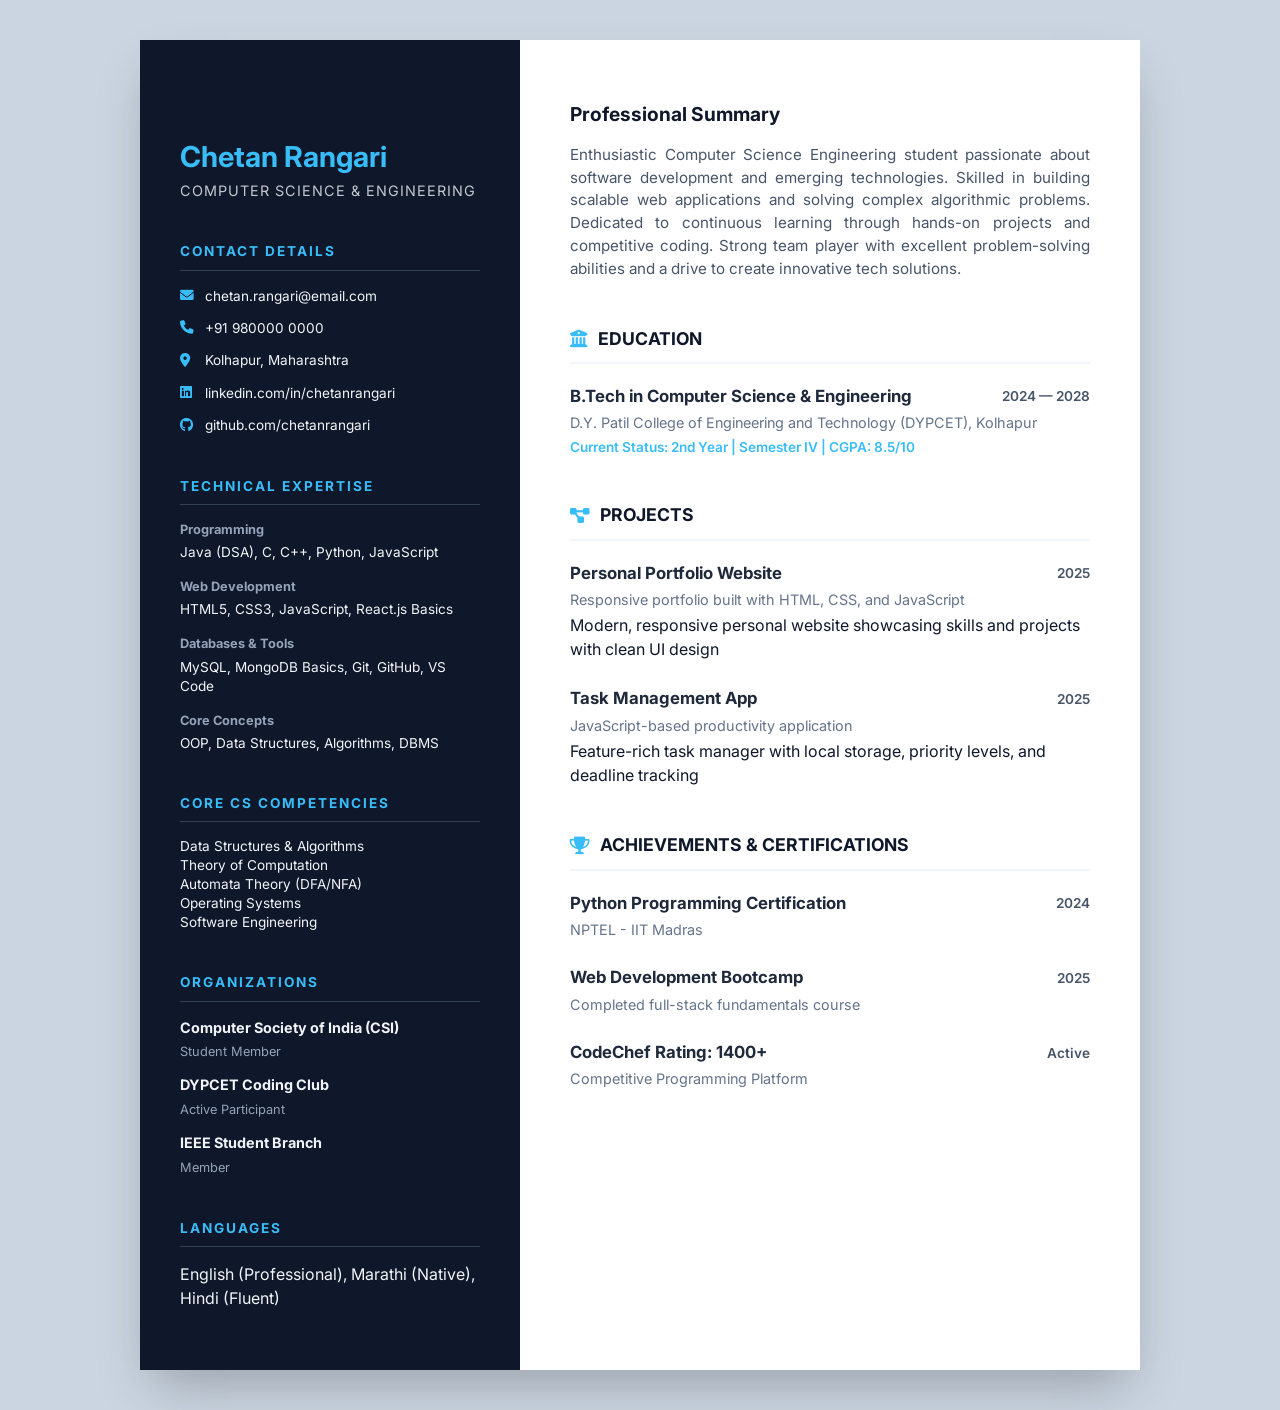
==== Exp10/index.html @ 63535eca "web-d complete" ====
<!DOCTYPE html>
<html lang="en">
<head>
    <meta charset="UTF-8">
    <meta name="viewport" content="width=device-width, initial-scale=1.0">
    <title>Chetan Rangari | Professional Resume</title>
    <link rel="stylesheet" href="style.css">
    <link rel="stylesheet" href="https://cdnjs.cloudflare.com/ajax/libs/font-awesome/6.0.0/css/all.min.css">
    <link href="https://fonts.googleapis.com/css2?family=Inter:wght@300;400;600;700&display=swap" rel="stylesheet">
</head>
<body>
    <div class="resume-container">
        <aside class="sidebar">
            <div class="sidebar-content">
                <section class="side-block">
                    <h1 class="name">Chetan Rangari</h1>
                    <p class="title">Computer Science & Engineering</p>
                </section>

                <section class="side-block">
                    <h3 class="side-title">Contact Details</h3>
                    <ul class="contact-list">
                        <li><i class="fas fa-envelope"></i> chetan.rangari@email.com</li>
                        <li><i class="fas fa-phone"></i> +91 980000 0000</li>
                        <li><i class="fas fa-map-marker-alt"></i> Kolhapur, Maharashtra</li>
                        <li><i class="fab fa-linkedin"></i> linkedin.com/in/chetanrangari</li>
                        <li><i class="fab fa-github"></i> github.com/chetanrangari</li>
                    </ul>
                </section>

                <section class="side-block">
                    <h3 class="side-title">Technical Expertise</h3>
                    <div class="skill-group">
                        <h4>Programming</h4>
                        <p>Java (DSA), C, C++, Python, JavaScript</p>
                    </div>
                    <div class="skill-group">
                        <h4>Web Development</h4>
                        <p>HTML5, CSS3, JavaScript, React.js Basics</p>
                    </div>
                    <div class="skill-group">
                        <h4>Databases & Tools</h4>
                        <p>MySQL, MongoDB Basics, Git, GitHub, VS Code</p>
                    </div>
                    <div class="skill-group">
                        <h4>Core Concepts</h4>
                        <p>OOP, Data Structures, Algorithms, DBMS</p>
                    </div>
                </section>

                <section class="side-block">
                    <h3 class="side-title">Core CS Competencies</h3>
                    <ul class="simple-list">
                        <li>Data Structures & Algorithms</li>
                        <li>Theory of Computation</li>
                        <li>Automata Theory (DFA/NFA)</li>
                        <li>Operating Systems</li>
                        <li>Software Engineering</li>
                    </ul>
                </section>

                <section class="side-block">
                    <h3 class="side-title">Organizations</h3>
                    <div class="org-item">
                        <strong>Computer Society of India (CSI)</strong>
                        <span>Student Member</span>
                    </div>
                    <div class="org-item">
                        <strong>DYPCET Coding Club</strong>
                        <span>Active Participant</span>
                    </div>
                    <div class="org-item">
                        <strong>IEEE Student Branch</strong>
                        <span>Member</span>
                    </div>
                </section>

                <section class="side-block">
                    <h3 class="side-title">Languages</h3>
                    <p>English (Professional), Marathi (Native), Hindi (Fluent)</p>
                </section>
            </div>
        </aside>

        <main class="main-body">
            <header class="main-header">
                <h2>Professional Summary</h2>
                <p>
                    Enthusiastic Computer Science Engineering student passionate about software development and emerging technologies. Skilled in building scalable web applications and solving complex algorithmic problems. Dedicated to continuous learning through hands-on projects and competitive coding. Strong team player with excellent problem-solving abilities and a drive to create innovative tech solutions.
                </p>
            </header>

            <section class="main-section">
                <h2 class="section-heading"><i class="fas fa-university"></i> Education</h2>
                <div class="exp-item">
                    <div class="exp-header">
                        <h3>B.Tech in Computer Science & Engineering</h3>
                        <span class="exp-date">2024 — 2028</span>
                    </div>
                    <p class="institution">D.Y. Patil College of Engineering and Technology (DYPCET), Kolhapur</p>
                    <p class="status">Current Status: 2nd Year | Semester IV | CGPA: 8.5/10</p>
                </div>
            </section>

            <section class="main-section">
                <h2 class="section-heading"><i class="fas fa-project-diagram"></i> Projects</h2>
                <div class="exp-item">
                    <div class="exp-header">
                        <h3>Personal Portfolio Website</h3>
                        <span class="exp-date">2025</span>
                    </div>
                    <p class="institution">Responsive portfolio built with HTML, CSS, and JavaScript</p>
                    <p>Modern, responsive personal website showcasing skills and projects with clean UI design</p>
                </div>
                <div class="exp-item">
                    <div class="exp-header">
                        <h3>Task Management App</h3>
                        <span class="exp-date">2025</span>
                    </div>
                    <p class="institution">JavaScript-based productivity application</p>
                    <p>Feature-rich task manager with local storage, priority levels, and deadline tracking</p>
                </div>
            </section>

            <section class="main-section">
                <h2 class="section-heading"><i class="fas fa-trophy"></i> Achievements & Certifications</h2>
                <div class="exp-item">
                    <div class="exp-header">
                        <h3>Python Programming Certification</h3>
                        <span class="exp-date">2024</span>
                    </div>
                    <p class="institution">NPTEL - IIT Madras</p>
                </div>
                <div class="exp-item">
                    <div class="exp-header">
                        <h3>Web Development Bootcamp</h3>
                        <span class="exp-date">2025</span>
                    </div>
                    <p class="institution">Completed full-stack fundamentals course</p>
                </div>
                <div class="exp-item">
                    <div class="exp-header">
                        <h3>CodeChef Rating: 1400+</h3>
                        <span class="exp-date">Active</span>
                    </div>
                    <p class="institution">Competitive Programming Platform</p>
                </div>
            </section>

        </main>
    </div>
</body>
</html>
---- Exp10/style.css ----
:root {
    --primary-dark: #0f172a;
    --accent-blue: #38bdf8;
    --text-slate: #475569;
    --sidebar-text: #f1f5f9;
    --white: #ffffff;
}

* {
    margin: 0;
    padding: 0;
    box-sizing: border-box;
}

body {
    background: #cbd5e1;
    font-family: 'Inter', sans-serif;
    color: var(--primary-dark);
    line-height: 1.5;
    padding: 40px 0;
}

.resume-container {
    background: var(--white);
    max-width: 1000px;
    margin: 0 auto;
    display: flex;
    box-shadow: 0 25px 50px -12px rgba(0, 0, 0, 0.25);
    min-height: 1200px;
}

/* Sidebar Styling - Full Space Occupied */
.sidebar {
    background: var(--primary-dark);
    color: var(--sidebar-text);
    width: 38%;
    padding: 60px 40px;
    display: flex;
    flex-direction: column;
}

.name {
    font-size: 1.8rem;
    font-weight: 700;
    line-height: 1.2;
    color: var(--accent-blue);
    margin-bottom: 5px;
}

.title {
    font-size: 0.9rem;
    text-transform: uppercase;
    letter-spacing: 1px;
    opacity: 0.8;
}

.side-block {
    margin-top: 40px;
}

.side-title {
    font-size: 0.85rem;
    text-transform: uppercase;
    letter-spacing: 2px;
    color: var(--accent-blue);
    border-bottom: 1px solid #334155;
    padding-bottom: 8px;
    margin-bottom: 15px;
}

.contact-list, .simple-list {
    list-style: none;
}

.contact-list li {
    font-size: 0.85rem;
    margin-bottom: 12px;
    display: flex;
    align-items: center;
    gap: 10px;
}

.contact-list i {
    color: var(--accent-blue);
    width: 15px;
}

.skill-group {
    margin-bottom: 15px;
}

.skill-group h4 {
    font-size: 0.8rem;
    color: #94a3b8;
    margin-bottom: 4px;
}

.skill-group p, .simple-list li {
    font-size: 0.85rem;
    line-height: 1.4;
}

.org-item {
    margin-bottom: 12px;
}

.org-item strong {
    display: block;
    font-size: 0.9rem;
}

.org-item span {
    font-size: 0.8rem;
    color: #94a3b8;
}

/* Main Body Styling */
.main-body {
    width: 62%;
    padding: 60px 50px;
}

.main-header h2 {
    font-size: 1.2rem;
    margin-bottom: 15px;
    color: var(--primary-dark);
}

.main-header p {
    font-size: 0.95rem;
    color: var(--text-slate);
    text-align: justify;
}

.main-section {
    margin-top: 45px;
}

.section-heading {
    font-size: 1.1rem;
    text-transform: uppercase;
    display: flex;
    align-items: center;
    gap: 10px;
    border-bottom: 2px solid #f1f5f9;
    padding-bottom: 10px;
    margin-bottom: 20px;
}

.section-heading i {
    color: var(--accent-blue);
}

.exp-item {
    margin-bottom: 25px;
}

.exp-header {
    display: flex;
    justify-content: space-between;
    align-items: center;
}

.exp-header h3 {
    font-size: 1.05rem;
    color: #1e293b;
}

.exp-date {
    font-size: 0.85rem;
    font-weight: 600;
    color: var(--text-slate);
}

.institution, .achievement-loc {
    font-size: 0.9rem;
    color: #64748b;
    margin: 3px 0;
}

.status {
    color: var(--accent-blue);
    font-weight: 600;
    font-size: 0.85rem;
}

.project-tags {
    display: flex;
    flex-wrap: wrap;
    gap: 10px;
}

.p-tag {
    background: #f8fafc;
    border: 1px solid #e2e8f0;
    padding: 8px 16px;
    border-radius: 6px;
    font-size: 0.85rem;
    font-weight: 500;
    transition: 0.3s;
}

.p-tag:hover {
    border-color: var(--accent-blue);
    background: #f0f9ff;
}

/* Print Optimization */
@media print {
    body { background: none; padding: 0; }
    .resume-container { box-shadow: none; width: 100%; }
}
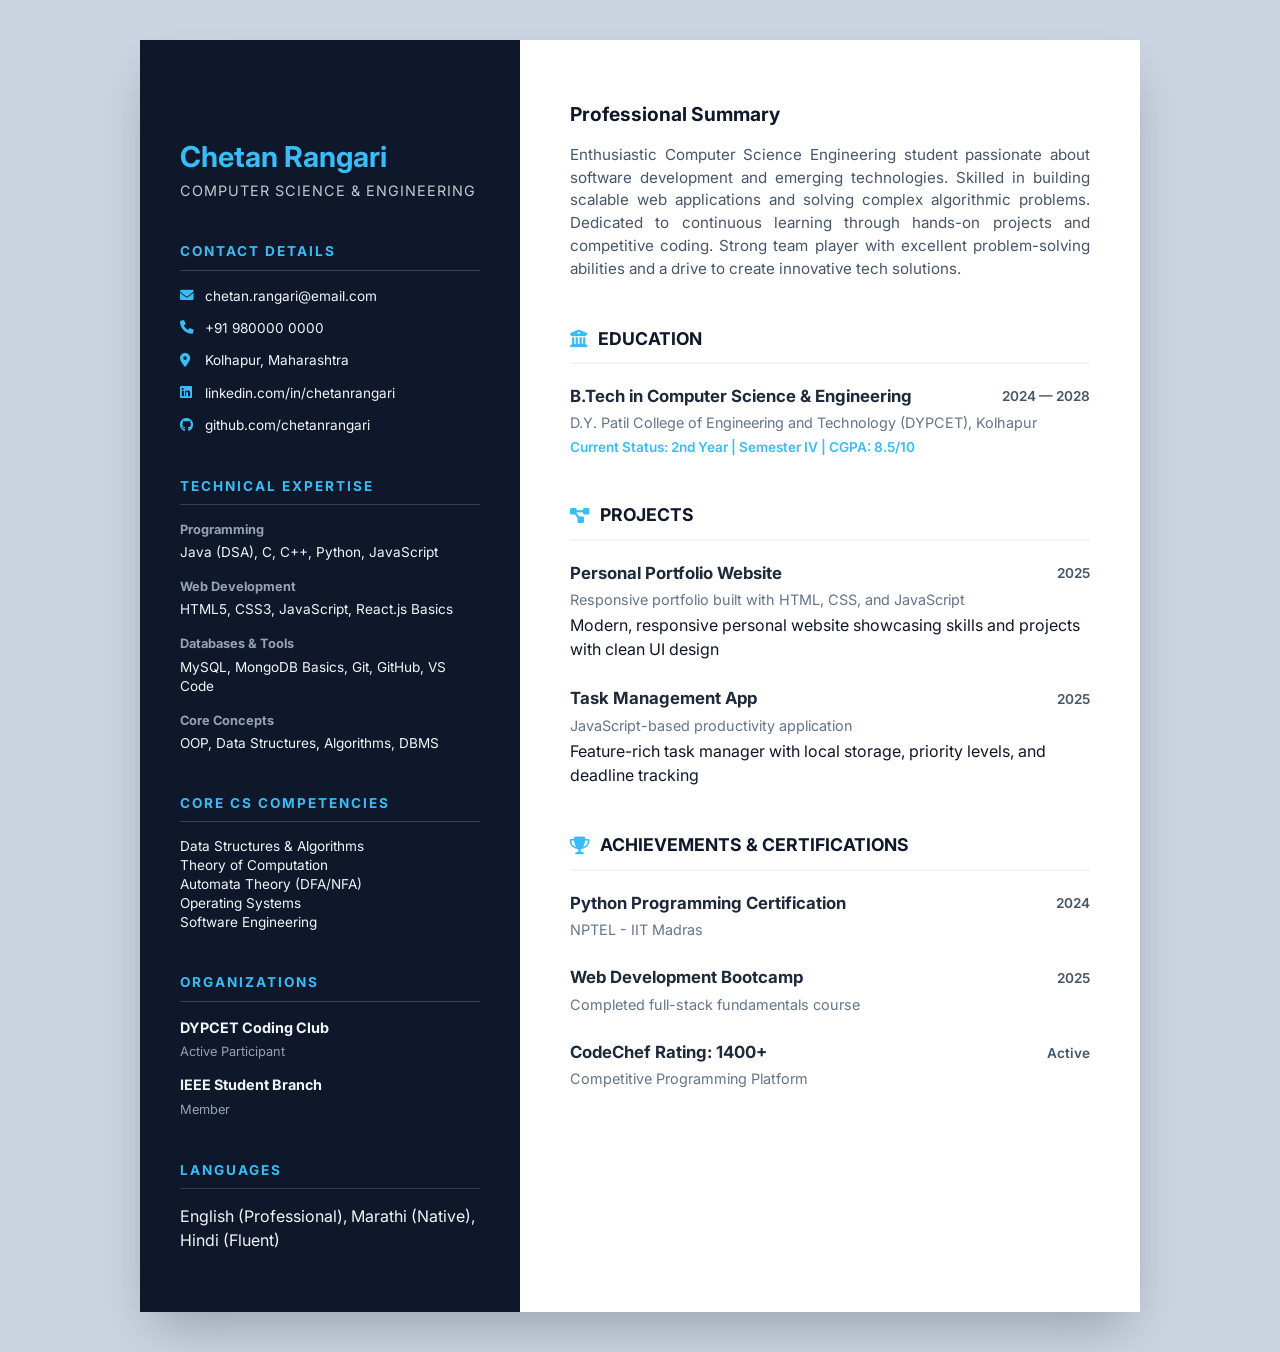
==== commit 3630a4ff: "index.html added with improved code" ====
--- a/Exp10/index.html
+++ b/Exp10/index.html
@@ -61,10 +61,6 @@
 
                 <section class="side-block">
                     <h3 class="side-title">Organizations</h3>
-                    <div class="org-item">
-                        <strong>Computer Society of India (CSI)</strong>
-                        <span>Student Member</span>
-                    </div>
                     <div class="org-item">
                         <strong>DYPCET Coding Club</strong>
                         <span>Active Participant</span>
